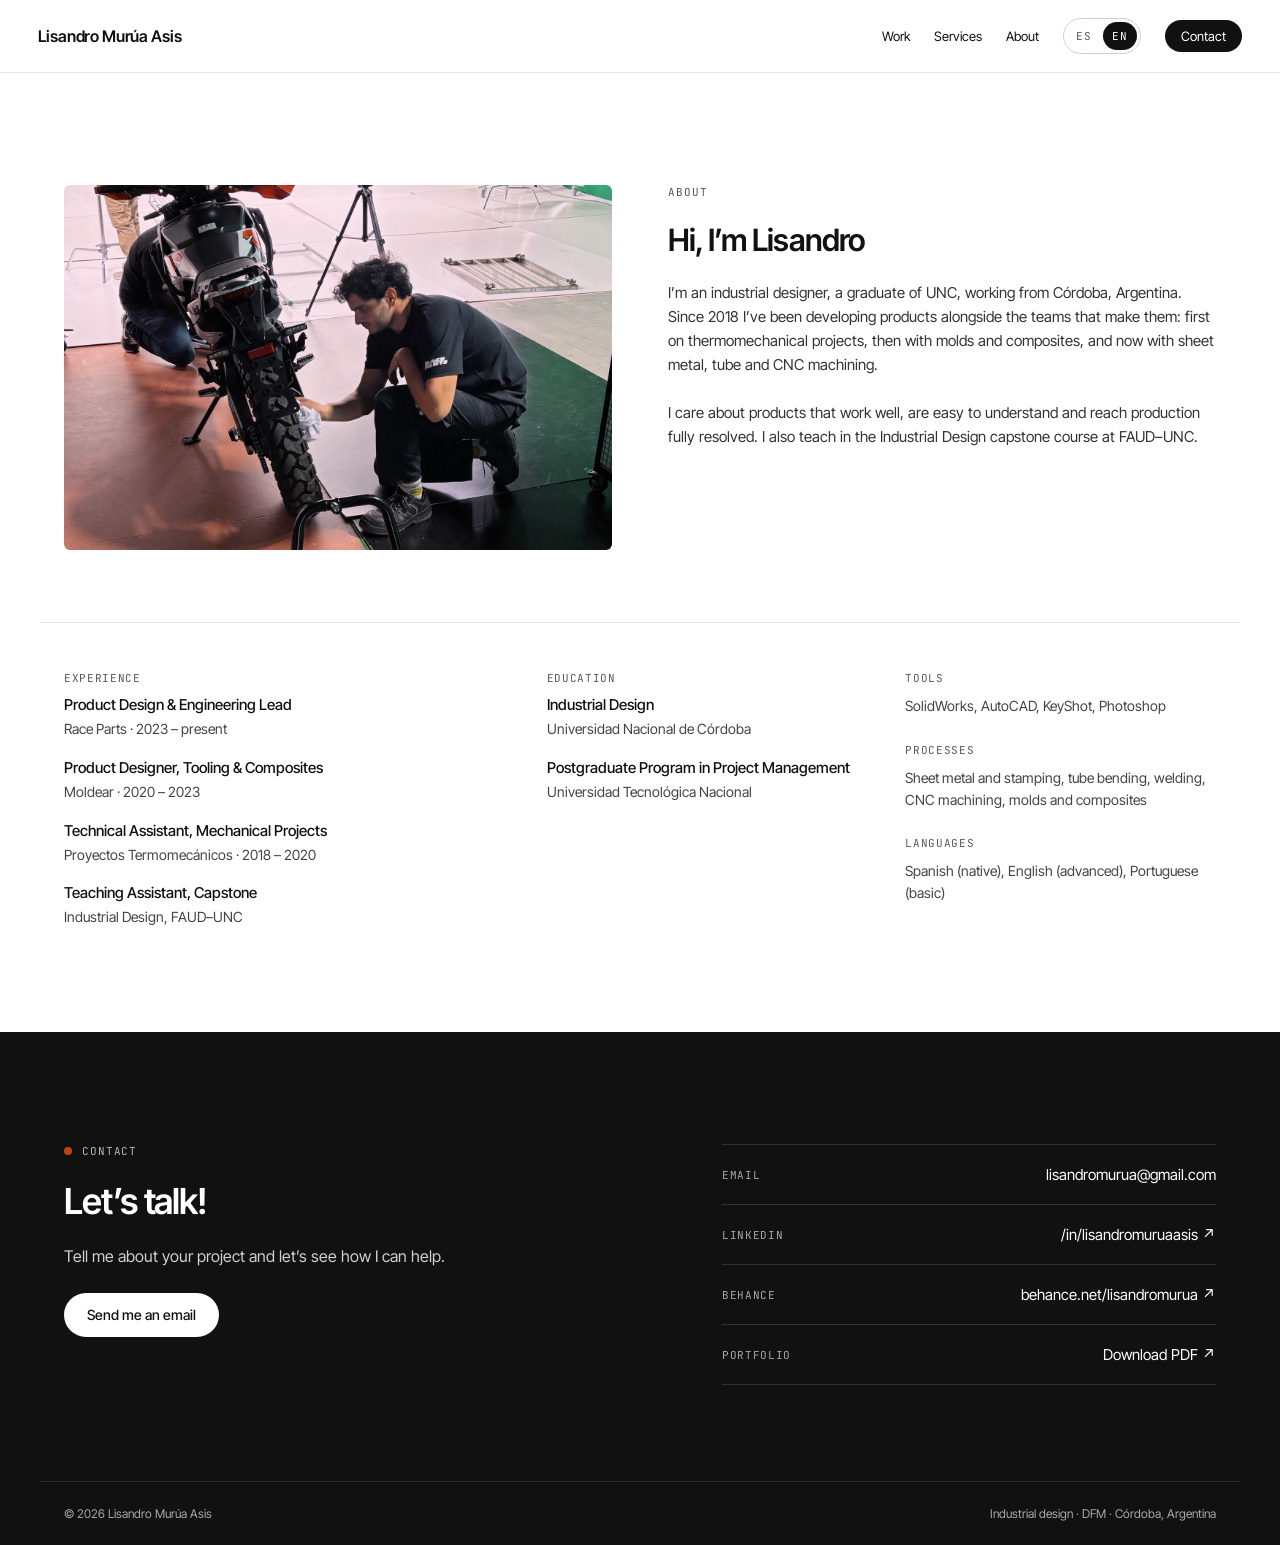
==== sobre-mi.html @ 4a26640b "Sobre mí: bio corta, experiencia, formación y herramientas Co-Authored-By: Claude Opus 5.5 <noreply@" ====
<!doctype html>
<html lang="es" data-lang="es">
<head>
<meta charset="utf-8">
<meta name="viewport" content="width=device-width, initial-scale=1">
<script>(function(){var l;try{l=localStorage.getItem('lang')}catch(e){}if(l!=='es'&&l!=='en'){l=/^es/i.test(navigator.language||'es')?'es':'en'}document.documentElement.setAttribute('data-lang',l);document.documentElement.setAttribute('lang',l)})();</script>
<title>Sobre mí — Lisandro Murúa Asis</title>
<meta name="description" content="Lisandro Murúa Asis, diseñador industrial en Córdoba, Argentina: formación, herramientas, procesos e idiomas.">
<meta property="og:title" content="Lisandro Murúa Asis — Mechanical design & DFM">
<meta property="og:description" content="Industrial designer specialized in Design for Manufacturing: mechanical product development, tooling and reverse engineering for series production.">
<meta property="og:type" content="website">
<meta property="og:image" content="https://lisandromurua.vercel.app/assets/img/skidplate.jpg">
<link rel="icon" href="assets/favicon.svg" type="image/svg+xml">
<link rel="preconnect" href="https://fonts.googleapis.com">
<link rel="preconnect" href="https://fonts.gstatic.com" crossorigin>
<link rel="stylesheet" href="https://fonts.googleapis.com/css2?family=Inter+Tight:wght@400;500;600&amp;family=JetBrains+Mono:wght@400;500&amp;display=swap">
<link rel="stylesheet" href="assets/css/styles.css">
<script defer src="assets/js/main.js"></script>
<script data-goatcounter="https://lisandromuruaweb.goatcounter.com/count" async src="//gc.zgo.at/count.js"></script>
</head>
<body
  data-title-es="Sobre mí — Lisandro Murúa Asis"
  data-title-en="About — Lisandro Murúa Asis"
  data-desc-es="Lisandro Murúa Asis, diseñador industrial en Córdoba, Argentina: formación, herramientas, procesos e idiomas."
  data-desc-en="Lisandro Murúa Asis, industrial designer based in Córdoba, Argentina: background, tools, processes and languages.">

<header class="site-header">
  <nav class="nav wrap">
    <a class="brand" href="index.html">Lisandro Murúa Asis</a>
    <div class="nav-links">
      <a href="index.html#proyectos"><span data-l="es">Proyectos</span><span data-l="en">Work</span></a>
      <a href="index.html#servicios"><span data-l="es">Servicios</span><span data-l="en">Services</span></a>
      <a href="sobre-mi.html" aria-current="page"><span data-l="es">Sobre mí</span><span data-l="en">About</span></a>
      <div class="lang" role="group" aria-label="Idioma / Language">
        <button type="button" data-set-lang="es" aria-pressed="true">ES</button>
        <button type="button" data-set-lang="en" aria-pressed="false">EN</button>
      </div>
      <a class="nav-cta" href="#contacto"><span data-l="es">Contacto</span><span data-l="en">Contact</span></a>
    </div>
  </nav>
</header>

<main>
<section id="sobre-mi" class="about-page">
  <div class="about wrap">
    <figure class="about__media" style="margin: 0">
      <img src="assets/img/about.jpg" alt="Lisandro preparando una moto para una sesión de fotos de producto" width="1500" height="1000">
    </figure>
    <div class="about__text">
      <p class="eyebrow"><span data-l="es">Sobre mí</span><span data-l="en">About</span></p>
      <h1 class="h2"><span data-l="es">Hola, soy Lisandro</span><span data-l="en">Hi, I&#8217;m Lisandro</span></h1>
      <p class="body" data-l="es">Soy diseñador industrial, egresado de la UNC, y trabajo desde Córdoba, Argentina. Desde 2018 desarrollo productos junto a los equipos que los fabrican: primero en proyectos termomecánicos, después con moldes y materiales compuestos, y hoy con chapa, tubo y mecanizado CNC.</p>
      <p class="body" data-l="en">I&#8217;m an industrial designer, a graduate of UNC, working from Córdoba, Argentina. Since 2018 I&#8217;ve been developing products alongside the teams that make them: first on thermomechanical projects, then with molds and composites, and now with sheet metal, tube and CNC machining.</p>
      <p class="body" data-l="es">Me interesa que un producto funcione bien, se entienda al usarlo y llegue resuelto a producción. También soy docente en el Trabajo Final de Diseño Industrial de la FAUD–UNC.</p>
      <p class="body" data-l="en">I care about products that work well, are easy to understand and reach production fully resolved. I also teach in the Industrial Design capstone course at FAUD–UNC.</p>
    </div>
  </div>
  <div class="cv wrap">
    <div class="cv__col">
      <h2 class="label"><span data-l="es">Experiencia</span><span data-l="en">Experience</span></h2>
      <ul class="cv__list">
        <li><strong><span data-l="es">Líder de diseño y desarrollo de producto</span><span data-l="en">Product Design &amp; Engineering Lead</span></strong><span>Race Parts · <span data-l="es">2023 – actualidad</span><span data-l="en">2023 – present</span></span></li>
        <li><strong><span data-l="es">Diseñador de producto, herramental y composites</span><span data-l="en">Product Designer, Tooling &amp; Composites</span></strong><span>Moldear · 2020 – 2023</span></li>
        <li><strong><span data-l="es">Asistente técnico en proyectos mecánicos</span><span data-l="en">Technical Assistant, Mechanical Projects</span></strong><span>Proyectos Termomecánicos · 2018 – 2020</span></li>
        <li><strong><span data-l="es">Profesor asistente, Trabajo Final</span><span data-l="en">Teaching Assistant, Capstone</span></strong><span><span data-l="es">Diseño Industrial, FAUD–UNC</span><span data-l="en">Industrial Design, FAUD–UNC</span></span></li>
      </ul>
    </div>
    <div class="cv__col">
      <h2 class="label"><span data-l="es">Formación</span><span data-l="en">Education</span></h2>
      <ul class="cv__list">
        <li><strong><span data-l="es">Diseño Industrial</span><span data-l="en">Industrial Design</span></strong><span>Universidad Nacional de Córdoba</span></li>
        <li><strong><span data-l="es">Posgrado en Gestión de Proyectos</span><span data-l="en">Postgraduate Program in Project Management</span></strong><span>Universidad Tecnológica Nacional</span></li>
      </ul>
    </div>
    <div class="cv__col">
      <h2 class="label"><span data-l="es">Herramientas</span><span data-l="en">Tools</span></h2>
      <p class="cv__p">SolidWorks, AutoCAD, KeyShot, Photoshop</p>
      <h2 class="label"><span data-l="es">Procesos</span><span data-l="en">Processes</span></h2>
      <p class="cv__p"><span data-l="es">Chapa y estampado, curvado de tubo, soldadura, mecanizado CNC, moldes y composites</span><span data-l="en">Sheet metal and stamping, tube bending, welding, CNC machining, molds and composites</span></p>
      <h2 class="label"><span data-l="es">Idiomas</span><span data-l="en">Languages</span></h2>
      <p class="cv__p"><span data-l="es">Español (nativo), inglés (avanzado), portugués (básico)</span><span data-l="en">Spanish (native), English (advanced), Portuguese (basic)</span></p>
    </div>
  </div>
</section>
</main>

<footer id="contacto" class="contact">
  <div class="contact__grid wrap">
    <div class="contact__text">
      <p class="eyebrow"><span class="dot"></span><span data-l="es">Contacto</span><span data-l="en">Contact</span></p>
      <h2 class="h1 h1--page"><span data-l="es">¡Hablemos!</span><span data-l="en">Let’s talk!</span></h2>
      <p class="lead" data-l="es">Contame tu proyecto y vemos cómo puedo sumar.</p>
      <p class="lead" data-l="en">Tell me about your project and let’s see how I can help.</p>
      <div class="btns">
        <a class="btn btn--light" href="mailto:lisandromurua@gmail.com"><span data-l="es">Escribime un mail</span><span data-l="en">Send me an email</span></a>
      </div>
    </div>
    <ul class="contact__list">
      <li><a href="mailto:lisandromurua@gmail.com"><span class="label">Email</span><span>lisandromurua@gmail.com</span></a></li>
      <li><a href="https://www.linkedin.com/in/lisandromuruaasis/" target="_blank" rel="noopener"><span class="label">LinkedIn</span><span>/in/lisandromuruaasis ↗</span></a></li>
      <li><a href="https://www.behance.net/lisandromurua" target="_blank" rel="noopener"><span class="label">Behance</span><span>behance.net/lisandromurua ↗</span></a></li>
      <li><a href="https://drive.google.com/file/d/1F3yi-hbfpCVI2KO7lImVLQE9ET7yXpvT/view?usp=sharing" target="_blank" rel="noopener"><span class="label">Portfolio</span><span><span data-l="es">Descargar PDF ↗</span><span data-l="en">Download PDF ↗</span></span></a></li>
    </ul>
  </div>
  <div class="footer wrap">
    <span>© <span id="year">2026</span> Lisandro Murúa Asis<span id="visit-count" hidden> · <strong>0</strong> <span data-l="es">visitas</span><span data-l="en">visits</span></span></span>
    <span><span data-l="es">Diseño industrial · DFM · Córdoba, Argentina</span><span data-l="en">Industrial design · DFM · Córdoba, Argentina</span></span>
  </div>
</footer>

</body>
</html>
---- assets/css/styles.css ----
/* ---------- Base ---------- */
:root {
  --ink: #111111;
  --ink-2: #444444;
  --ink-3: #333333;
  --muted: #595959;
  --line: #E6E6E4;
  --line-soft: #EEEEEC;
  --soft: #FAFAF9;
  --card: #F7F7F7;
  --accent: #C2410C;
  --sans: 'Inter Tight', system-ui, -apple-system, sans-serif;
  --mono: 'JetBrains Mono', ui-monospace, monospace;
  --radius: 6px;
}

*, *::before, *::after { box-sizing: border-box; }
html { scroll-behavior: smooth; }
body { margin: 0; background: #FFFFFF; color: var(--ink); font-family: var(--sans); -webkit-font-smoothing: antialiased; }
img { max-width: 100%; height: auto; display: block; }
a { color: var(--ink); }
a:hover { color: #555555; }
[hidden] { display: none !important; }
section[id], footer[id] { scroll-margin-top: 72px; }

/* Idiomas: cada texto existe en ES y EN; se muestra el del idioma activo */
html[data-lang="es"] [data-l="en"],
html[data-lang="en"] [data-l="es"] { display: none !important; }

.wrap { max-width: 1200px; margin: 0 auto; padding-left: 24px; padding-right: 24px; }

.eyebrow {
  font-family: var(--mono); font-size: 11px; letter-spacing: 0.08em; text-transform: uppercase;
  color: #555555; display: flex; align-items: center; gap: 10px; margin: 0;
}
.dot { width: 8px; height: 8px; border-radius: 50%; background: var(--accent); display: inline-block; flex: none; }
.label { font-family: var(--mono); font-size: 11px; letter-spacing: 0.06em; text-transform: uppercase; color: var(--muted); }
.num { font-family: var(--mono); font-size: 11px; color: var(--accent); }

h1, h2, h3 { margin: 0; font-weight: 600; }
.h1 { font-size: clamp(32px, 3.6vw, 48px); line-height: 1.06; letter-spacing: -0.03em; }
.h1--page { font-size: clamp(28px, 2.8vw, 36px); }
.h2 { font-size: clamp(24px, 2.4vw, 32px); line-height: 1.12; letter-spacing: -0.025em; }
.h3 { font-size: 17px; letter-spacing: -0.01em; }
.lead { margin: 0; font-size: 16px; line-height: 1.55; color: var(--ink-2); max-width: 560px; }
.body { margin: 0; font-size: 15px; line-height: 1.6; color: var(--ink-3); }

/* ---------- Botones ---------- */
.btns { display: flex; flex-wrap: wrap; gap: 12px; }
.btn {
  display: inline-flex; align-items: center; justify-content: center; min-height: 44px;
  text-decoration: none; padding: 0 22px; border-radius: 999px; font-size: 14px; font-weight: 500;
  border: 1px solid transparent; transition: background .15s, color .15s, border-color .15s;
}
.btn--dark { background: var(--ink); color: #FFFFFF; }
.btn--dark:hover { background: #333333; color: #FFFFFF; }
.btn--ghost { border-color: #CFCFCC; color: var(--ink); }
.btn--ghost:hover { border-color: var(--ink); color: var(--ink); }
.btn--light { background: #FFFFFF; color: var(--ink); }
.btn--light:hover { background: #E9E9E7; color: var(--ink); }
.btn--outline-dark { border-color: #5A5A5A; color: #FFFFFF; }
.btn--outline-dark:hover { border-color: #FFFFFF; color: #FFFFFF; }

/* ---------- Encabezado ---------- */
.site-header { position: sticky; top: 0; z-index: 10; background: rgba(255,255,255,0.94); backdrop-filter: saturate(1.4) blur(8px); border-bottom: 1px solid var(--line); }
.nav { display: flex; flex-wrap: wrap; align-items: center; justify-content: space-between; gap: 8px 32px; padding-top: 16px; padding-bottom: 16px; }
.site-header .wrap { max-width: none; padding-left: clamp(16px, 3vw, 56px); padding-right: clamp(16px, 3vw, 56px); }
.brand { font-weight: 600; font-size: 16px; letter-spacing: -0.01em; text-decoration: none; }
.nav-links { display: flex; flex-wrap: wrap; align-items: center; gap: 0 24px; font-size: 13px; }
.nav-links a { text-decoration: none; padding: 12px 0; }
.nav-links .nav-cta { padding: 8px 16px; background: var(--ink); color: #FFFFFF; border-radius: 999px; }
.nav-links .nav-cta:hover { background: #333333; color: #FFFFFF; }

.lang { display: inline-flex; border: 1px solid #CFCFCC; border-radius: 999px; padding: 3px; gap: 2px; }
.lang button {
  font-family: var(--mono); font-size: 11px; letter-spacing: 0.06em; min-width: 34px; min-height: 28px;
  border: 0; border-radius: 999px; background: transparent; color: var(--muted); cursor: pointer;
}
.lang button[aria-pressed="true"] { background: var(--ink); color: #FFFFFF; }

/* ---------- Home: hero ---------- */
.hero { display: flex; flex-wrap: wrap; align-items: center; gap: 48px; padding-top: 72px; padding-bottom: 72px; }
.hero__text { flex: 1 1 460px; min-width: 0; display: flex; flex-direction: column; gap: 28px; }
.hero__media { flex: 1 1 460px; min-width: 0; background: var(--card); border-radius: var(--radius); overflow: hidden; aspect-ratio: 1 / 1; max-height: 560px; position: relative; }
.hero__media img { width: 100%; height: 100%; object-fit: cover; object-position: 50% 45%; }
.tag { position: absolute; left: 16px; bottom: 16px; font-family: var(--mono); font-size: 11px; letter-spacing: 0.06em; text-transform: uppercase; background: #FFFFFF; color: var(--ink-3); padding: 8px 12px; border-radius: 4px; }

/* ---------- Secciones ---------- */
.section { padding-top: 112px; padding-bottom: 104px; display: flex; flex-direction: column; gap: 56px; }
.section--soft { background: var(--soft); border-top: 1px solid var(--line); border-bottom: 1px solid var(--line); }
.section--line { border-top: 1px solid var(--line); }
.section-head { display: flex; flex-wrap: wrap; gap: 20px 64px; align-items: flex-end; justify-content: space-between; }
.section-head__title { display: flex; flex-direction: column; gap: 16px; flex: 1 1 420px; }
.section > .section-head__title { flex: none; }
.section-head > p { margin: 0; font-size: 15px; line-height: 1.6; color: var(--ink-2); flex: 1 1 360px; max-width: 460px; }
.link-underline { font-size: 14px; font-weight: 500; text-decoration: none; padding: 12px 0; border-bottom: 1px solid var(--ink); }

/* Servicios */
.services { display: grid; grid-template-columns: repeat(4, minmax(0, 1fr)); gap: 0; background: #FFFFFF; border: 1px solid var(--line); border-radius: var(--radius); overflow: hidden; }
.service { background: #FFFFFF; padding: 32px 28px; display: flex; flex-direction: column; gap: 16px; border-left: 1px solid var(--line); border-top: 1px solid var(--line); margin: -1px 0 0 -1px; }
@media (max-width: 1000px) { .services { grid-template-columns: repeat(2, minmax(0, 1fr)); } }
@media (max-width: 600px) { .services { grid-template-columns: minmax(0, 1fr); } }
.service p { margin: 0; font-size: 14px; line-height: 1.6; color: var(--ink-2); }
.service__out { margin-top: auto; padding-top: 12px; border-top: 1px solid var(--line-soft); font-family: var(--mono); font-size: 11px; line-height: 1.8; color: var(--muted); }

/* Proyectos */
.projects { display: grid; grid-template-columns: repeat(auto-fill, minmax(300px, 1fr)); gap: 24px; }
.project { position: relative; text-decoration: none; color: var(--ink); display: block; border-radius: var(--radius); overflow: hidden; }
.project:hover { color: var(--ink); }
.project__img { background: var(--card); border: 1px solid #ECECEA; border-radius: var(--radius); aspect-ratio: 4 / 3; overflow: hidden; }
.project__img img { width: 100%; height: 100%; object-fit: contain; transition: transform .35s ease; }
.project__img img.cover { object-fit: cover; }
.project:hover .project__img img { transform: scale(1.03); }
.project__body { position: absolute; inset: 0; display: flex; flex-direction: column; justify-content: flex-end; gap: 6px; padding: 22px 24px; background: linear-gradient(to top, rgba(17,17,17,.78) 0%, rgba(17,17,17,.35) 45%, rgba(17,17,17,0) 75%); color: #FFFFFF; opacity: 0; transition: opacity .25s ease; pointer-events: none; border-radius: var(--radius); }
.project__body .label { color: rgba(255,255,255,.72); }
.project__body .h3 { color: #FFFFFF; }
.project:hover .project__body, .project:focus-visible .project__body { opacity: 1; }
@media (hover: none) {
  .project__body { position: static; opacity: 1; background: none; color: var(--ink); padding: 14px 2px 0; gap: 4px; }
  .project__body .label { color: var(--muted); }
  .project__body .h3 { color: var(--ink); }
}
.projects-more { display: none; }
.projects-wrap.is-clamped .projects { overflow: hidden; max-height: var(--clamp-h); -webkit-mask-image: linear-gradient(to bottom, #000 calc(100% - var(--fade-h)), transparent); mask-image: linear-gradient(to bottom, #000 calc(100% - var(--fade-h)), transparent); }
.projects-wrap.is-clamped .projects-more { display: flex; justify-content: center; margin-top: -24px; position: relative; }

/* Proceso */
.steps { list-style: none; margin: 0; padding: 0; display: grid; grid-template-columns: repeat(auto-fit, minmax(230px, 1fr)); gap: 32px 28px; }
.steps li { display: flex; flex-direction: column; gap: 12px; border-top: 2px solid var(--ink); padding-top: 20px; }
.steps h3 { font-size: 16px; }
.process { display: flex; flex-direction: column; gap: 24px; margin-top: 24px; }
.working { margin-top: 8px; }
.steps p { margin: 0; font-size: 14px; line-height: 1.6; color: var(--ink-2); }

/* Cifras */
.stats { display: grid; grid-template-columns: repeat(auto-fit, minmax(280px, 1fr)); gap: 40px 28px; padding-top: 72px; padding-bottom: 72px; }
.stat { display: flex; flex-direction: column; gap: 10px; }
.stat__n { font-size: clamp(48px, 5vw, 72px); line-height: 0.95; font-weight: 600; letter-spacing: -0.045em; }
.stat__n span { color: var(--accent); }
.stat__t { font-size: 15px; color: var(--ink-2); }

/* Sobre mí */
.about { display: flex; flex-wrap: wrap; gap: 56px; align-items: flex-start; padding-top: 112px; padding-bottom: 104px; }
.about__media { flex: 1 1 440px; min-width: 0; border-radius: var(--radius); overflow: hidden; background: var(--card); }
.about-page .about { padding-bottom: 72px; }
.cv { display: grid; grid-template-columns: 1.4fr 1fr 1fr; gap: 40px 48px; padding-top: 48px; padding-bottom: 104px; border-top: 1px solid var(--line); }
.cv__col { display: flex; flex-direction: column; gap: 14px; }
.cv__col .label { margin: 0; font-weight: 400; }
.cv__col .label + .cv__list, .cv__col .label + .cv__p { margin-top: -4px; }
.cv__col .cv__p + .label { margin-top: 12px; }
.cv__list { list-style: none; margin: 0; padding: 0; display: flex; flex-direction: column; gap: 18px; }
.cv__list li { display: flex; flex-direction: column; gap: 4px; }
.cv__list strong { font-weight: 500; font-size: 15px; }
.cv__list li > span, .cv__p { font-size: 14px; line-height: 1.55; color: var(--ink-2); margin: 0; }
@media (max-width: 900px) { .cv { grid-template-columns: 1fr; } }
.about__media img { width: 100%; aspect-ratio: 3 / 2; object-fit: cover; }
.about__media figcaption { padding: 12px 16px; font-family: var(--mono); font-size: 11px; letter-spacing: 0.04em; color: var(--muted); }
.about__text { flex: 1 1 440px; min-width: 0; display: flex; flex-direction: column; gap: 24px; }
.facts { margin: 8px 0 0; display: grid; grid-template-columns: repeat(auto-fit, minmax(200px, 1fr)); gap: 20px 32px; border-top: 1px solid var(--line); padding-top: 24px; }
.facts div { display: flex; flex-direction: column; gap: 6px; }
.facts dd { margin: 0; font-size: 14px; line-height: 1.5; }

/* Contacto */
.contact { background: var(--ink); color: #FFFFFF; }
.contact a { color: #FFFFFF; }
.contact a.btn--light { color: var(--ink); }
.contact__grid { display: flex; flex-wrap: wrap; gap: 56px 64px; align-items: flex-start; justify-content: space-between; padding-top: 112px; padding-bottom: 96px; }
.contact__text { flex: 1 1 460px; min-width: 0; display: flex; flex-direction: column; gap: 24px; }
.contact .eyebrow { color: #B5B5B5; }
.contact .lead { color: #CFCFCF; }
.contact__list { flex: 1 1 360px; min-width: 0; list-style: none; margin: 0; padding: 0; border-top: 1px solid #333333; }
.contact__list li { border-bottom: 1px solid #333333; }
.contact__list a { display: flex; justify-content: space-between; gap: 16px; padding: 20px 0; text-decoration: none; }
.contact__list a:hover span:last-child { text-decoration: underline; }
.contact__list .label { color: #A8A8A8; padding-top: 3px; }
.contact__list span:last-child { font-size: 15px; text-align: right; overflow-wrap: anywhere; }

.footer { display: flex; flex-wrap: wrap; justify-content: space-between; gap: 8px 24px; padding-top: 24px; padding-bottom: 24px; border-top: 1px solid #2A2A2A; font-size: 12px; color: #A8A8A8; }
.footer strong { color: #FFFFFF; font-weight: 500; }

/* ---------- Página de proyecto ---------- */
.back { display: inline-flex; align-items: center; gap: 8px; min-height: 44px; font-size: 13px; text-decoration: none; color: var(--muted); }
.back:hover { color: var(--ink); }

.case-head { display: flex; flex-direction: column; gap: 28px; padding-top: 40px; padding-bottom: 48px; }
.case-head .lead { max-width: 720px; }
.meta { margin: 8px 0 0; display: grid; grid-template-columns: repeat(auto-fit, minmax(180px, 1fr)); gap: 20px 32px; border-top: 1px solid var(--line); padding-top: 24px; }
.meta div { display: flex; flex-direction: column; gap: 6px; }
.meta dd { margin: 0; font-size: 14px; line-height: 1.5; }

.case-hero { background: var(--card); border-radius: var(--radius); overflow: hidden; }
.case-hero img { width: 100%; max-height: 720px; object-fit: cover; }

.case-section { display: grid; grid-template-columns: repeat(auto-fit, minmax(300px, 1fr)); gap: 32px 56px; padding-top: 96px; }
.case-section__text { display: flex; flex-direction: column; gap: 16px; align-self: start; }
.case-section__text .h2 { font-size: clamp(22px, 2vw, 26px); }
.case-section__media { grid-column: 1 / -1; display: flex; flex-direction: column; gap: 20px; }

.fig { margin: 0; display: flex; flex-direction: column; gap: 10px; }
.fig img { width: 100%; border-radius: var(--radius); background: var(--card); }
.fig figcaption { font-size: 13px; line-height: 1.55; color: var(--muted); max-width: 720px; }
.fig--card img { border: 1px solid #ECECEA; }

.row { display: grid; gap: 16px; }
.row--onsite { grid-template-columns: minmax(0, 1.25fr) minmax(0, 2fr); }
.row--prod { grid-template-columns: minmax(0, 3fr) minmax(0, 1.2fr); }
.row--prod > img { height: 100%; object-fit: cover; border-radius: var(--radius); background: var(--card); }
.row--4 { grid-template-columns: repeat(4, minmax(0, 1fr)); }
.row--3 { grid-template-columns: repeat(3, minmax(0, 1fr)); }
.row--2 { grid-template-columns: repeat(2, minmax(0, 1fr)); }
.row--interface { grid-template-columns: minmax(0, 1fr) minmax(0, 2.5fr); align-items: center; background: var(--card); border: 1px solid #ECECEA; border-radius: var(--radius); padding: 20px; }
.row--interface img { background: transparent; border-radius: 0; }
.row img.tall { aspect-ratio: 4 / 7; object-fit: cover; height: 100%; }
.row--onsite > img { height: 100%; object-fit: cover; border-radius: var(--radius); }

.callout { display: flex; flex-wrap: wrap; align-items: baseline; gap: 8px 20px; border-top: 2px solid var(--ink); padding-top: 20px; }
.callout strong { font-size: clamp(22px, 2.2vw, 30px); font-weight: 600; letter-spacing: -0.03em; }

.callout p { margin: 0; font-size: 14px; color: var(--ink-2); flex: 1 1 260px; }

.next { margin-top: 112px; border-top: 1px solid var(--line); }
.next a { display: flex; flex-wrap: wrap; justify-content: space-between; align-items: center; gap: 16px; padding-top: 48px; padding-bottom: 56px; text-decoration: none; }
.next .h2 { font-size: clamp(22px, 2.4vw, 30px); }
.next a:hover .h2 { text-decoration: underline; text-decoration-thickness: 2px; text-underline-offset: 6px; }

@media (max-width: 720px) {
  .row--onsite, .row--interface, .row--prod { grid-template-columns: minmax(0, 1fr); }
  .row--prod > img { max-height: 520px; object-fit: contain; }
  .row--4 { grid-template-columns: repeat(2, minmax(0, 1fr)); }
  .row--3 { grid-template-columns: repeat(3, minmax(0, 1fr)); gap: 8px; }
  .row--2 { grid-template-columns: minmax(0, 1fr); }
  .case-section { padding-top: 72px; }
  .section, .about { padding-top: 80px; padding-bottom: 80px; }
  .contact__grid { padding-top: 80px; }
}

/* ---------- Caso v2: imagen protagonista (estilo RAAK / n-others) ---------- */
.cs-hero { margin: 8px 0 0; }
.cs-hero img { width: 100%; height: auto; }

.cs-intro { display: grid; grid-template-columns: repeat(auto-fit, minmax(320px, 1fr)); gap: 32px 64px; padding-top: 56px; padding-bottom: 24px; border-bottom: 1px solid var(--line); }
.cs-intro__text { display: flex; flex-direction: column; gap: 24px; }
.cs-intro .meta { margin: 0; border-top: 0; padding-top: 0; grid-template-columns: repeat(2, minmax(0, 1fr)); align-content: start; }

.cs-block { padding-top: 88px; display: flex; flex-direction: column; gap: 24px; }
.cs-block__head { display: grid; grid-template-columns: repeat(auto-fit, minmax(300px, 1fr)); gap: 16px 64px; align-items: start; }
.cs-block__title { display: flex; flex-direction: column; gap: 12px; }
.cs-block__title .h2 { font-size: clamp(22px, 2vw, 26px); }
.cs-block__head .body { max-width: 560px; }

.g { display: grid; gap: 12px; align-items: start; }
.tile { margin: 0; display: flex; flex-direction: column; gap: 10px; }
.tile img, .tile video { width: 100%; height: auto; display: block; border-radius: 4px; }
.tile--white img, .tile--white video { background: #FFFFFF; }
.tile--frame img, .tile--frame video { border: 1px solid var(--line-soft); }
.tile figcaption { font-family: var(--mono); font-size: 11px; letter-spacing: 0.02em; line-height: 1.5; color: var(--muted); }
.tile--narrow { max-width: 960px; margin-inline: auto; width: 100%; }

.cs-close { margin: 104px 0 0; }
.cs-close img { width: 100%; height: auto; border-radius: 4px; }
.cs-close figcaption { margin-top: 10px; font-family: var(--mono); font-size: 11px; color: var(--muted); }

@media (max-width: 720px) {
  .g { grid-template-columns: minmax(0, 1fr) !important; }
  .cs-block { padding-top: 72px; }
  .cs-close { margin-top: 72px; }
  .cs-intro .meta { grid-template-columns: minmax(0, 1fr); }
}
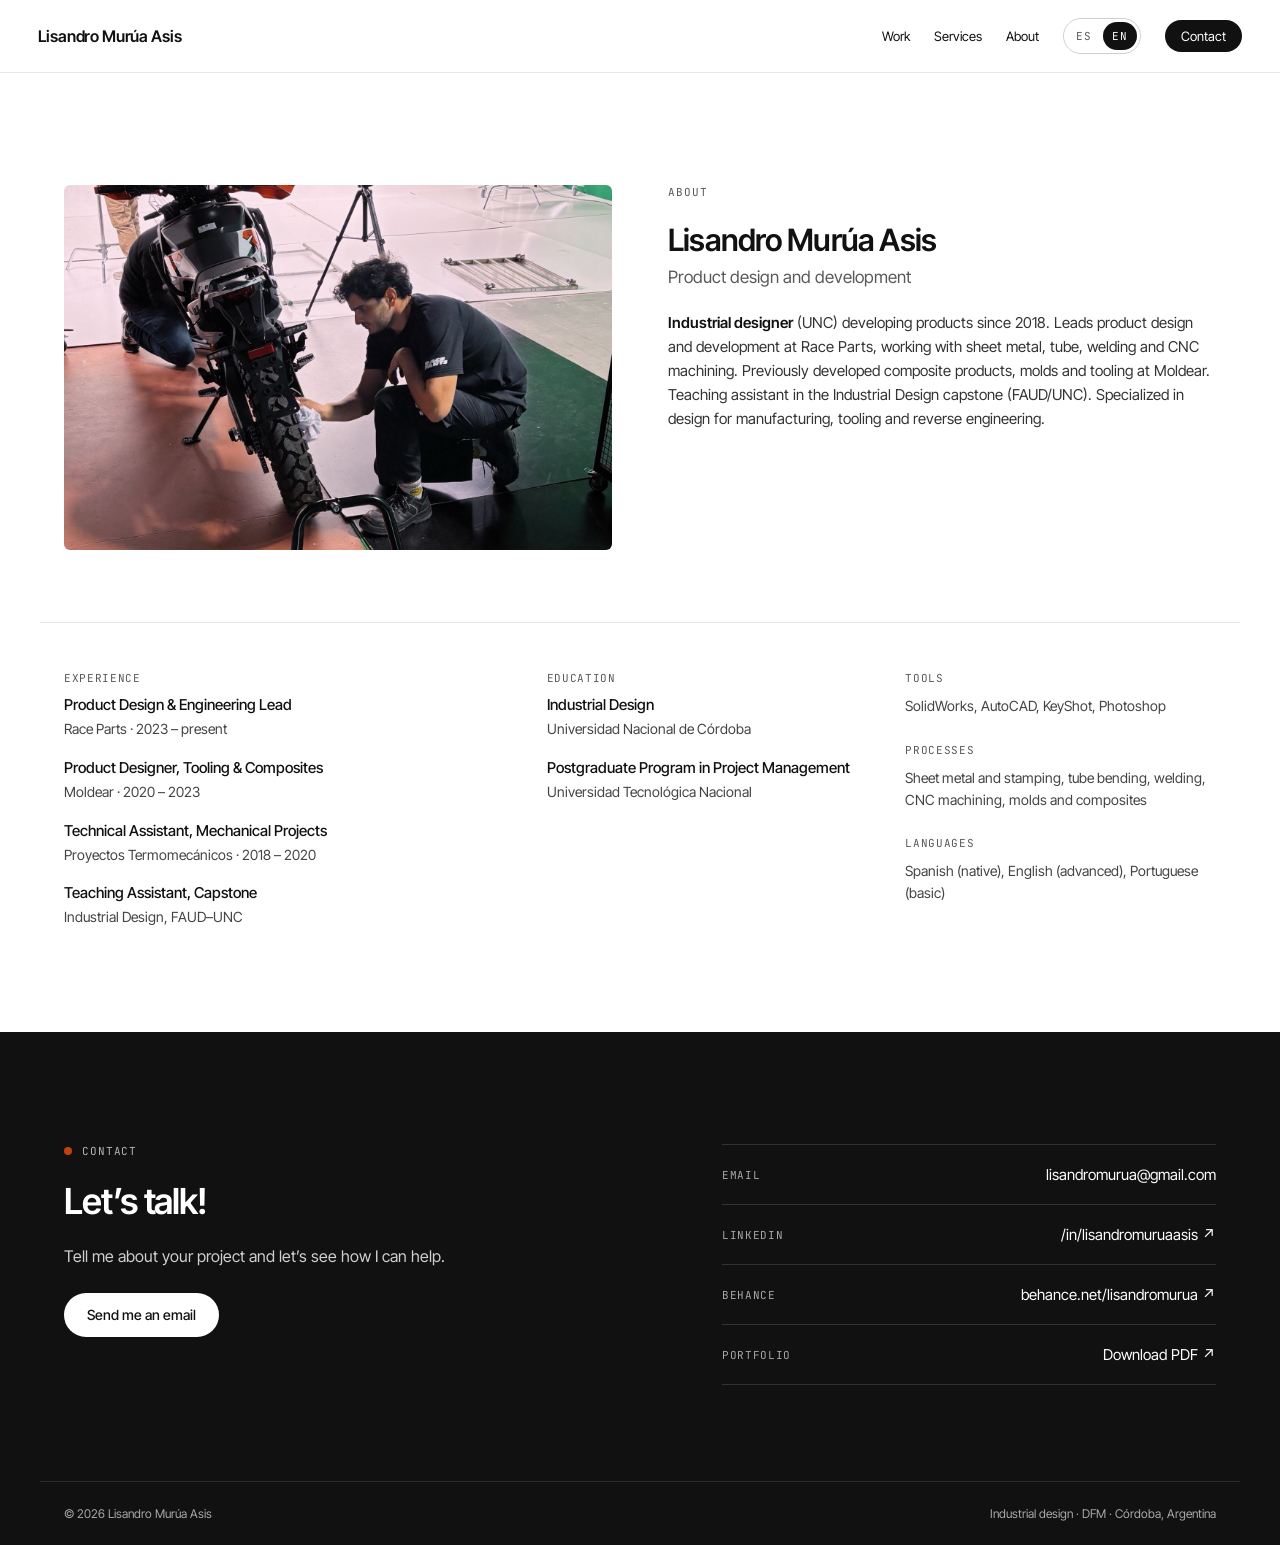
==== commit e3eb5230: "Sobre mí: presentación en tercera persona al estilo ficha Co-Authored-By: Claude Opus 5.5 <noreply@a" ====
--- a/sobre-mi.html
+++ b/sobre-mi.html
@@ -48,11 +48,10 @@
     </figure>
     <div class="about__text">
       <p class="eyebrow"><span data-l="es">Sobre mí</span><span data-l="en">About</span></p>
-      <h1 class="h2"><span data-l="es">Hola, soy Lisandro</span><span data-l="en">Hi, I&#8217;m Lisandro</span></h1>
-      <p class="body" data-l="es">Soy diseñador industrial, egresado de la UNC, y trabajo desde Córdoba, Argentina. Desde 2018 desarrollo productos junto a los equipos que los fabrican: primero en proyectos termomecánicos, después con moldes y materiales compuestos, y hoy con chapa, tubo y mecanizado CNC.</p>
-      <p class="body" data-l="en">I&#8217;m an industrial designer, a graduate of UNC, working from Córdoba, Argentina. Since 2018 I&#8217;ve been developing products alongside the teams that make them: first on thermomechanical projects, then with molds and composites, and now with sheet metal, tube and CNC machining.</p>
-      <p class="body" data-l="es">Me interesa que un producto funcione bien, se entienda al usarlo y llegue resuelto a producción. También soy docente en el Trabajo Final de Diseño Industrial de la FAUD–UNC.</p>
-      <p class="body" data-l="en">I care about products that work well, are easy to understand and reach production fully resolved. I also teach in the Industrial Design capstone course at FAUD–UNC.</p>
+      <h1 class="h2">Lisandro Murúa Asis</h1>
+      <p class="about__role"><span data-l="es">Diseño y desarrollo de producto</span><span data-l="en">Product design and development</span></p>
+      <p class="body" data-l="es"><strong>Diseñador industrial</strong> (UNC) con experiencia en desarrollo de producto desde 2018. Lidera el diseño y desarrollo de producto en Race Parts, donde trabaja con chapa, tubo, soldadura y mecanizado CNC. Antes desarrolló productos, moldes y herramental en materiales compuestos en Moldear. Docente en el Trabajo Final de Diseño Industrial (FAUD/UNC). Especialista en diseño para fabricación, herramental e ingeniería inversa.</p>
+      <p class="body" data-l="en"><strong>Industrial designer</strong> (UNC) developing products since 2018. Leads product design and development at Race Parts, working with sheet metal, tube, welding and CNC machining. Previously developed composite products, molds and tooling at Moldear. Teaching assistant in the Industrial Design capstone (FAUD/UNC). Specialized in design for manufacturing, tooling and reverse engineering.</p>
     </div>
   </div>
   <div class="cv wrap">
--- a/assets/css/styles.css
+++ b/assets/css/styles.css
@@ -142,6 +142,8 @@
 /* Sobre mí */
 .about { display: flex; flex-wrap: wrap; gap: 56px; align-items: flex-start; padding-top: 112px; padding-bottom: 104px; }
 .about__media { flex: 1 1 440px; min-width: 0; border-radius: var(--radius); overflow: hidden; background: var(--card); }
+.about__role { margin: -14px 0 0; font-size: 17px; color: var(--muted); }
+.about__text .body strong { font-weight: 600; color: var(--ink); }
 .about-page .about { padding-bottom: 72px; }
 .cv { display: grid; grid-template-columns: 1.4fr 1fr 1fr; gap: 40px 48px; padding-top: 48px; padding-bottom: 104px; border-top: 1px solid var(--line); }
 .cv__col { display: flex; flex-direction: column; gap: 14px; }
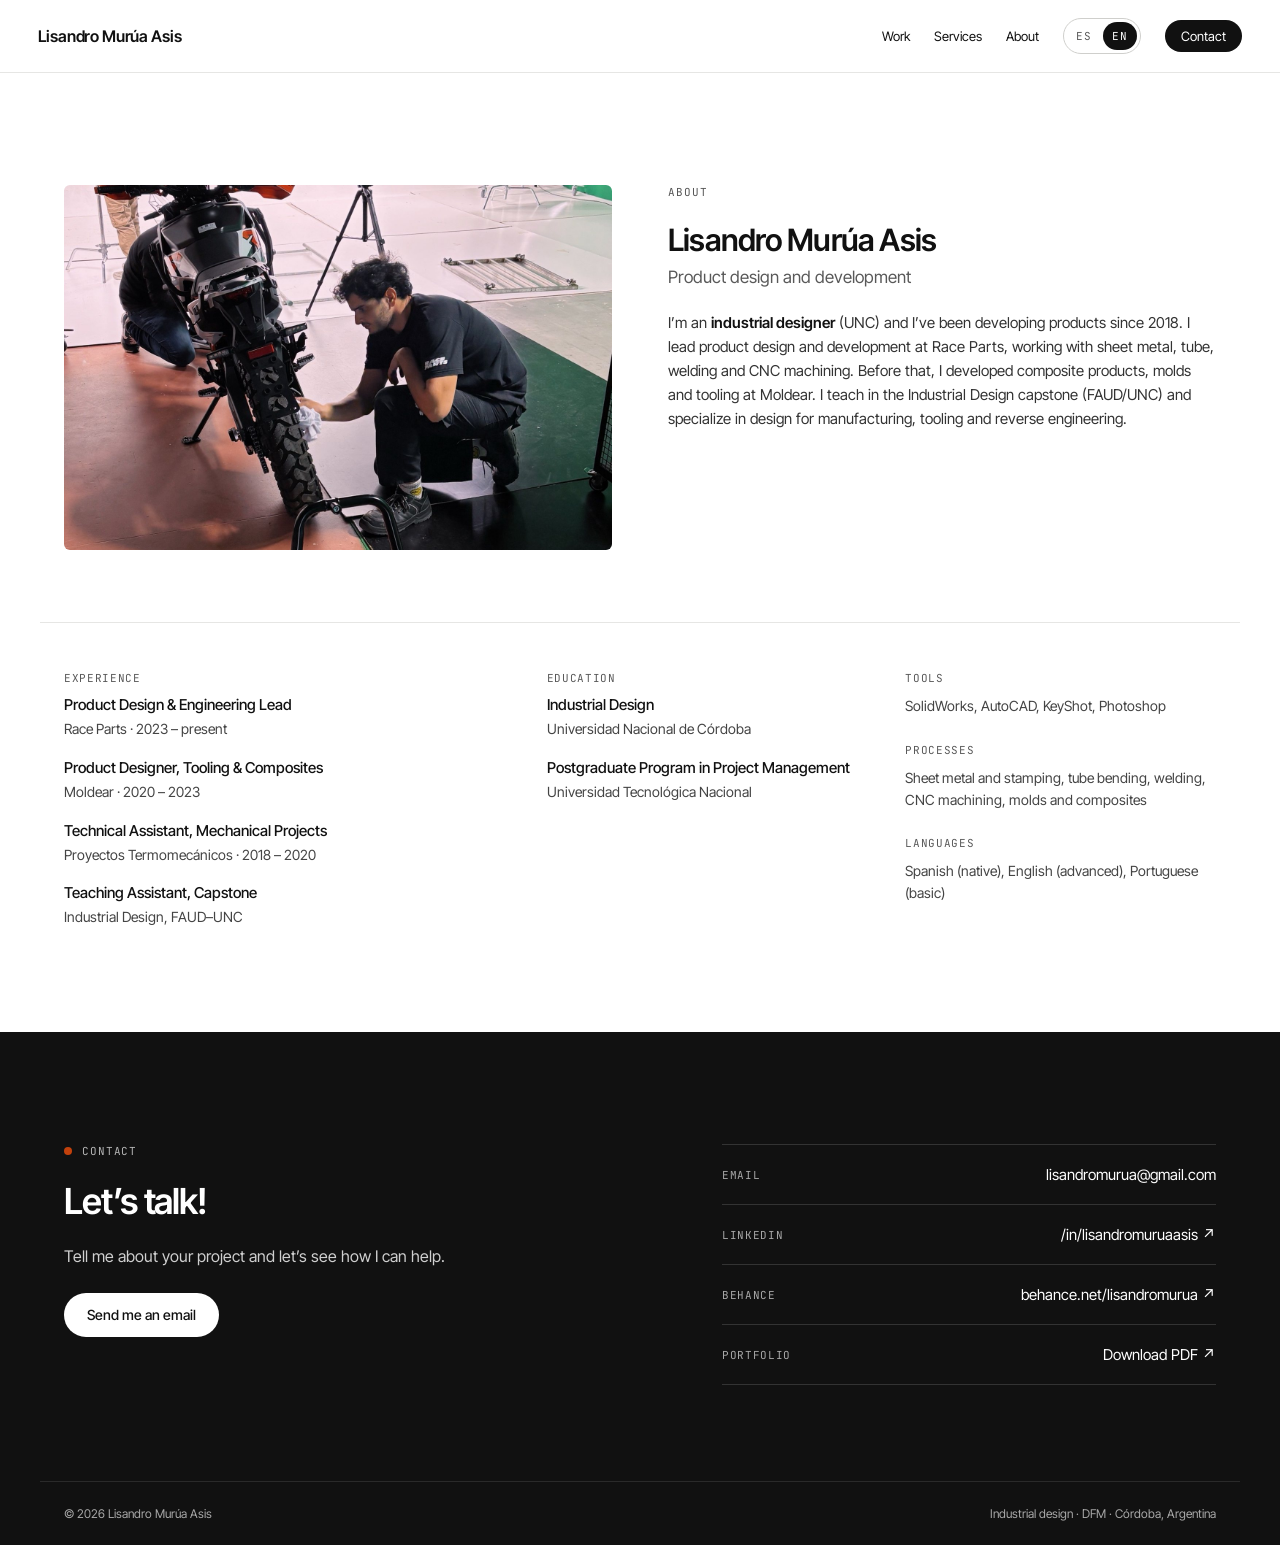
==== commit 66ee63ef: "Sobre mí: presentación en primera persona Co-Authored-By: Claude Opus 5.5 <noreply@anthropic.com> Cl" ====
--- a/sobre-mi.html
+++ b/sobre-mi.html
@@ -50,8 +50,8 @@
       <p class="eyebrow"><span data-l="es">Sobre mí</span><span data-l="en">About</span></p>
       <h1 class="h2">Lisandro Murúa Asis</h1>
       <p class="about__role"><span data-l="es">Diseño y desarrollo de producto</span><span data-l="en">Product design and development</span></p>
-      <p class="body" data-l="es"><strong>Diseñador industrial</strong> (UNC) con experiencia en desarrollo de producto desde 2018. Lidera el diseño y desarrollo de producto en Race Parts, donde trabaja con chapa, tubo, soldadura y mecanizado CNC. Antes desarrolló productos, moldes y herramental en materiales compuestos en Moldear. Docente en el Trabajo Final de Diseño Industrial (FAUD/UNC). Especialista en diseño para fabricación, herramental e ingeniería inversa.</p>
-      <p class="body" data-l="en"><strong>Industrial designer</strong> (UNC) developing products since 2018. Leads product design and development at Race Parts, working with sheet metal, tube, welding and CNC machining. Previously developed composite products, molds and tooling at Moldear. Teaching assistant in the Industrial Design capstone (FAUD/UNC). Specialized in design for manufacturing, tooling and reverse engineering.</p>
+      <p class="body" data-l="es">Soy <strong>diseñador industrial</strong> (UNC) y desarrollo productos desde 2018. Lidero el diseño y desarrollo de producto en Race Parts, donde trabajo con chapa, tubo, soldadura y mecanizado CNC. Antes desarrollé productos, moldes y herramental en materiales compuestos en Moldear. Soy docente en el Trabajo Final de Diseño Industrial (FAUD/UNC) y me especializo en diseño para fabricación, herramental e ingeniería inversa.</p>
+      <p class="body" data-l="en">I&#8217;m an <strong>industrial designer</strong> (UNC) and I&#8217;ve been developing products since 2018. I lead product design and development at Race Parts, working with sheet metal, tube, welding and CNC machining. Before that, I developed composite products, molds and tooling at Moldear. I teach in the Industrial Design capstone (FAUD/UNC) and specialize in design for manufacturing, tooling and reverse engineering.</p>
     </div>
   </div>
   <div class="cv wrap">
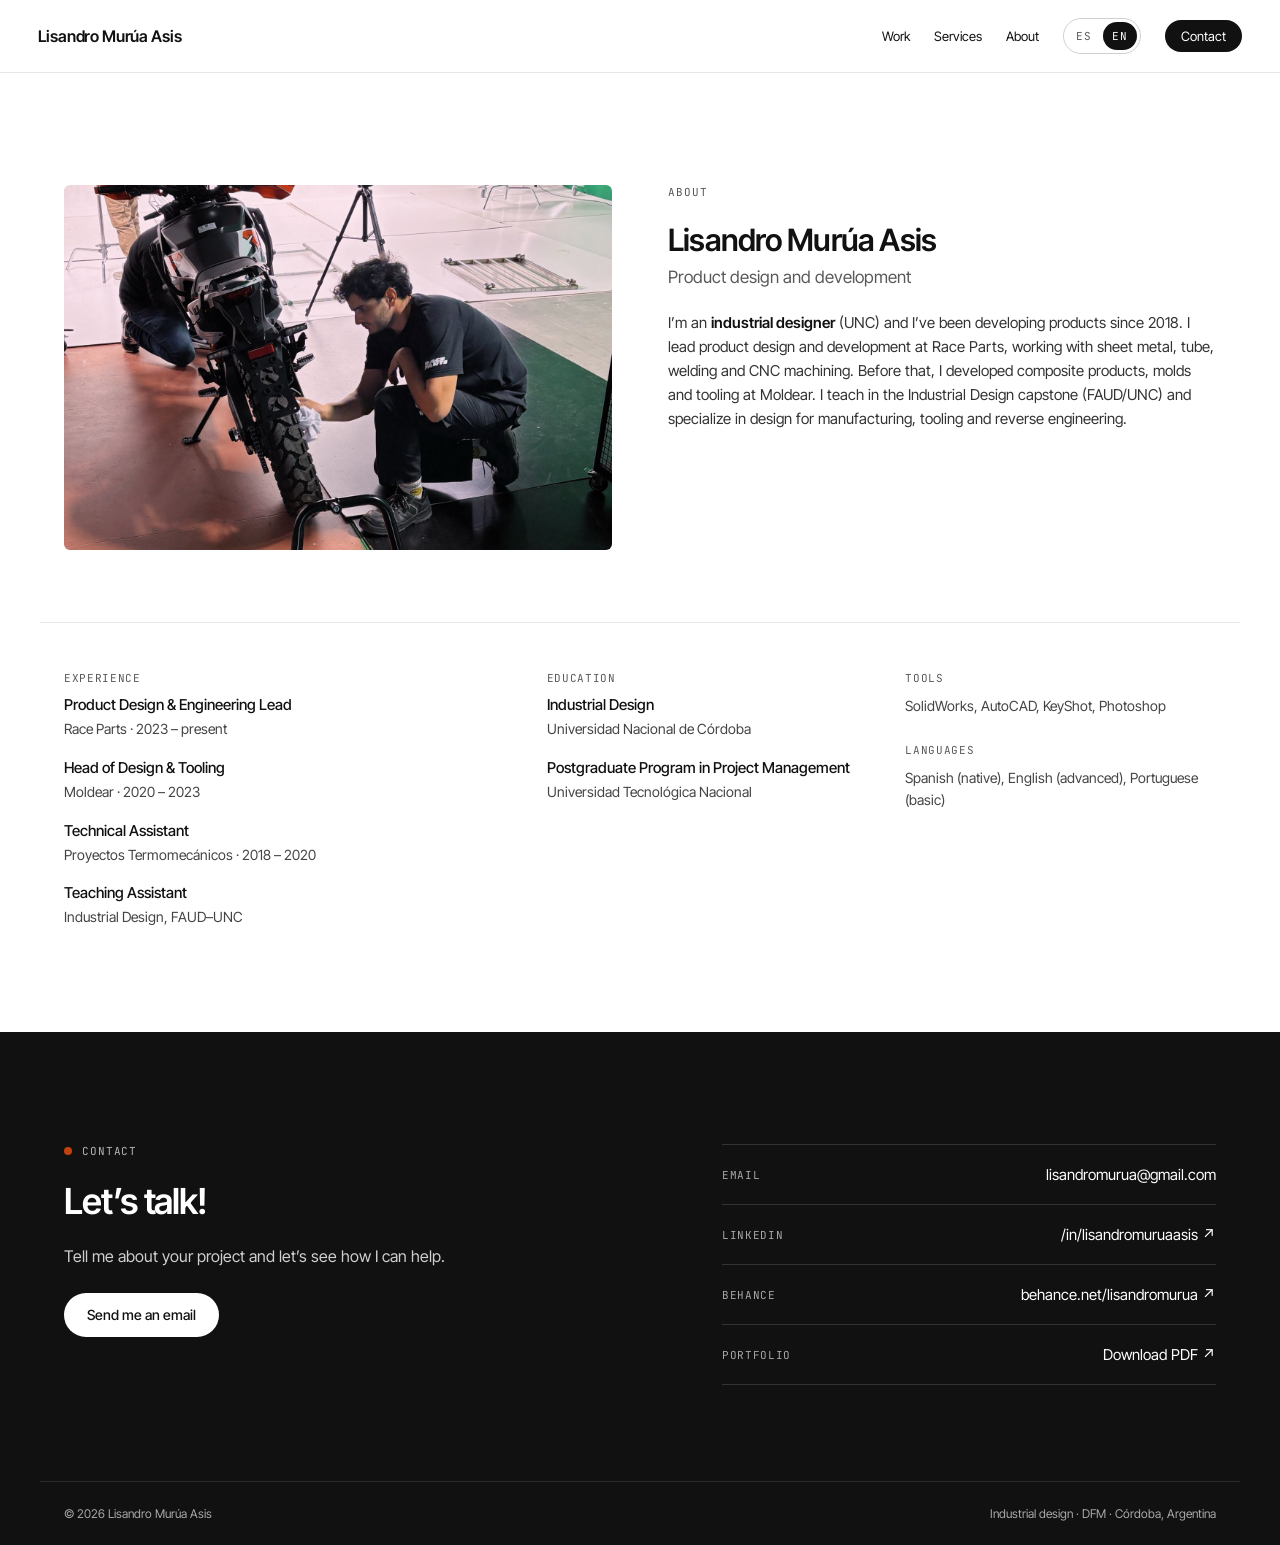
==== commit 3b734584: "Sobre mí: cargos ajustados y sin procesos Co-Authored-By: Claude Opus 5.5 <noreply@anthropic.com> Cl" ====
--- a/sobre-mi.html
+++ b/sobre-mi.html
@@ -59,9 +59,9 @@
       <h2 class="label"><span data-l="es">Experiencia</span><span data-l="en">Experience</span></h2>
       <ul class="cv__list">
         <li><strong><span data-l="es">Líder de diseño y desarrollo de producto</span><span data-l="en">Product Design &amp; Engineering Lead</span></strong><span>Race Parts · <span data-l="es">2023 – actualidad</span><span data-l="en">2023 – present</span></span></li>
-        <li><strong><span data-l="es">Diseñador de producto, herramental y composites</span><span data-l="en">Product Designer, Tooling &amp; Composites</span></strong><span>Moldear · 2020 – 2023</span></li>
-        <li><strong><span data-l="es">Asistente técnico en proyectos mecánicos</span><span data-l="en">Technical Assistant, Mechanical Projects</span></strong><span>Proyectos Termomecánicos · 2018 – 2020</span></li>
-        <li><strong><span data-l="es">Profesor asistente, Trabajo Final</span><span data-l="en">Teaching Assistant, Capstone</span></strong><span><span data-l="es">Diseño Industrial, FAUD–UNC</span><span data-l="en">Industrial Design, FAUD–UNC</span></span></li>
+        <li><strong><span data-l="es">Responsable de diseño y matricería</span><span data-l="en">Head of Design &amp; Tooling</span></strong><span>Moldear · 2020 – 2023</span></li>
+        <li><strong><span data-l="es">Asistente técnico</span><span data-l="en">Technical Assistant</span></strong><span>Proyectos Termomecánicos · 2018 – 2020</span></li>
+        <li><strong><span data-l="es">Profesor asistente</span><span data-l="en">Teaching Assistant</span></strong><span><span data-l="es">Diseño Industrial, FAUD–UNC</span><span data-l="en">Industrial Design, FAUD–UNC</span></span></li>
       </ul>
     </div>
     <div class="cv__col">
@@ -74,8 +74,6 @@
     <div class="cv__col">
       <h2 class="label"><span data-l="es">Herramientas</span><span data-l="en">Tools</span></h2>
       <p class="cv__p">SolidWorks, AutoCAD, KeyShot, Photoshop</p>
-      <h2 class="label"><span data-l="es">Procesos</span><span data-l="en">Processes</span></h2>
-      <p class="cv__p"><span data-l="es">Chapa y estampado, curvado de tubo, soldadura, mecanizado CNC, moldes y composites</span><span data-l="en">Sheet metal and stamping, tube bending, welding, CNC machining, molds and composites</span></p>
       <h2 class="label"><span data-l="es">Idiomas</span><span data-l="en">Languages</span></h2>
       <p class="cv__p"><span data-l="es">Español (nativo), inglés (avanzado), portugués (básico)</span><span data-l="en">Spanish (native), English (advanced), Portuguese (basic)</span></p>
     </div>
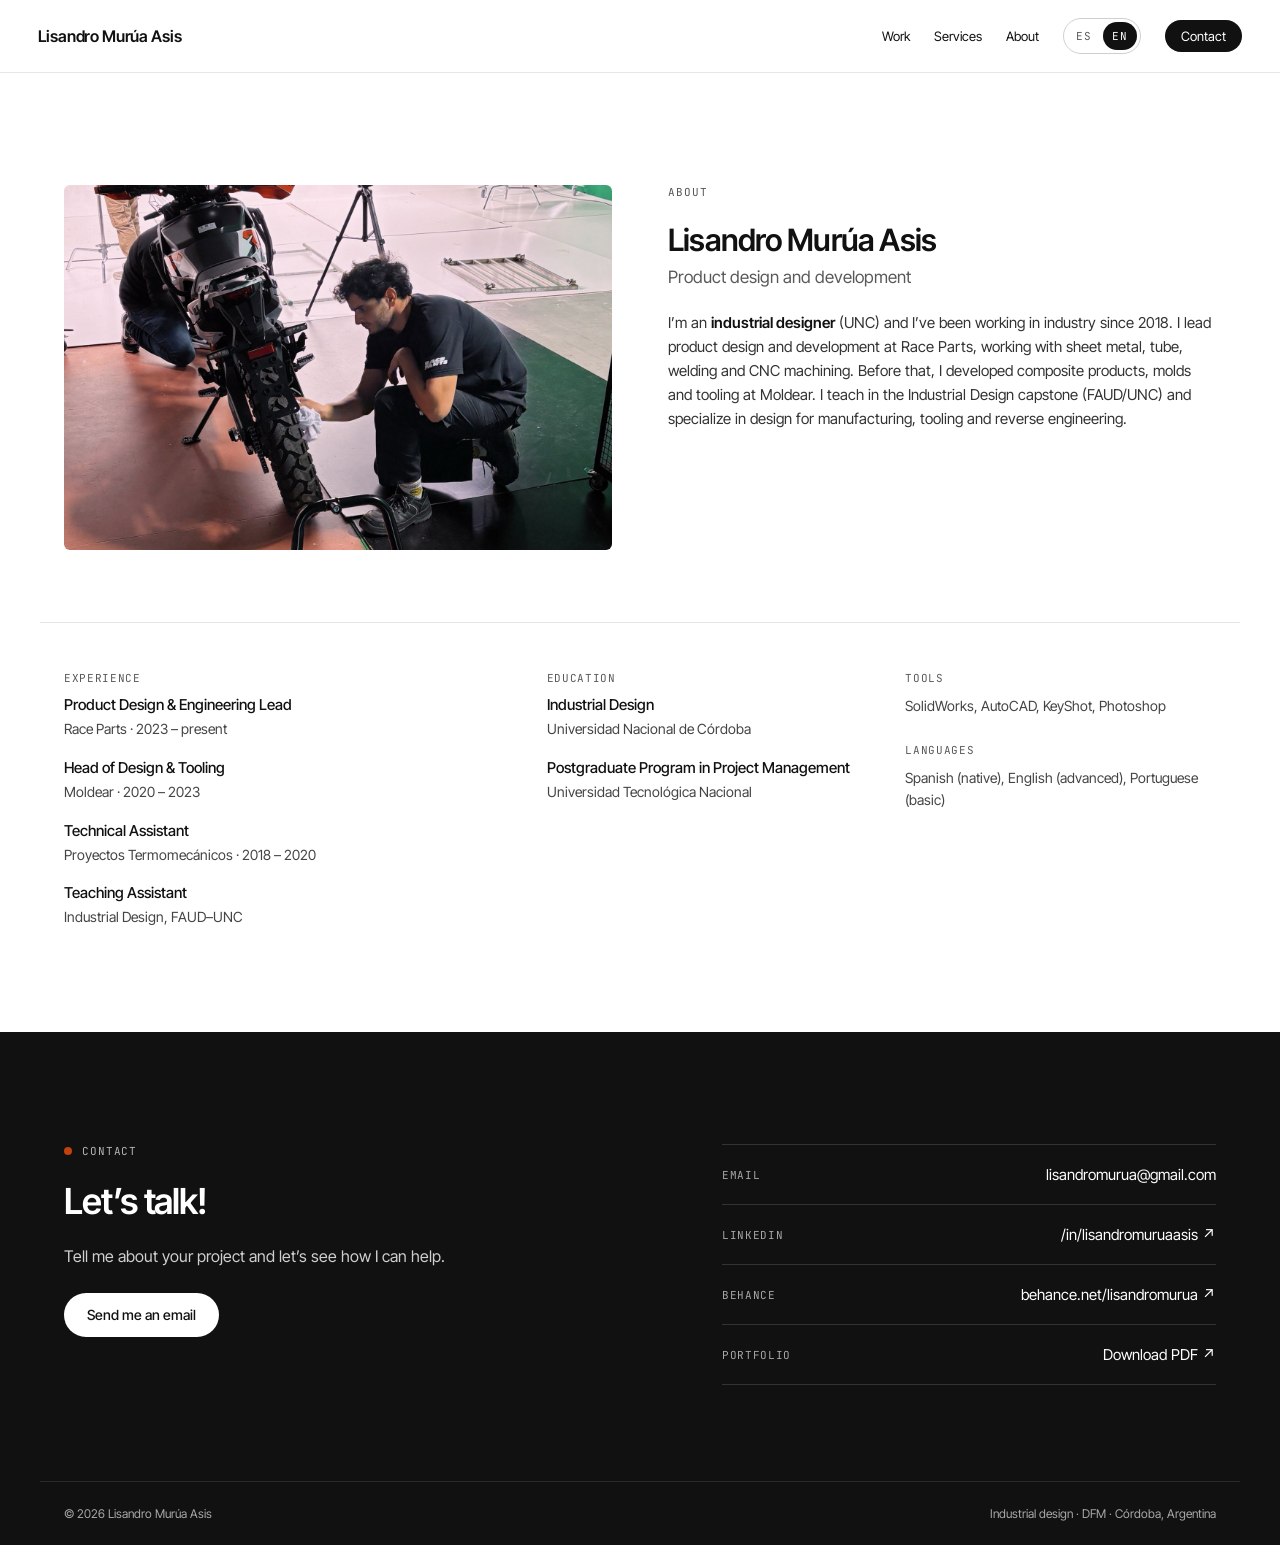
==== commit 802f595f: "Sobre mí: en la industria desde 2018 Co-Authored-By: Claude Opus 5.5 <noreply@anthropic.com> Claude-" ====
--- a/sobre-mi.html
+++ b/sobre-mi.html
@@ -50,8 +50,8 @@
       <p class="eyebrow"><span data-l="es">Sobre mí</span><span data-l="en">About</span></p>
       <h1 class="h2">Lisandro Murúa Asis</h1>
       <p class="about__role"><span data-l="es">Diseño y desarrollo de producto</span><span data-l="en">Product design and development</span></p>
-      <p class="body" data-l="es">Soy <strong>diseñador industrial</strong> (UNC) y desarrollo productos desde 2018. Lidero el diseño y desarrollo de producto en Race Parts, donde trabajo con chapa, tubo, soldadura y mecanizado CNC. Antes desarrollé productos, moldes y herramental en materiales compuestos en Moldear. Soy docente en el Trabajo Final de Diseño Industrial (FAUD/UNC) y me especializo en diseño para fabricación, herramental e ingeniería inversa.</p>
-      <p class="body" data-l="en">I&#8217;m an <strong>industrial designer</strong> (UNC) and I&#8217;ve been developing products since 2018. I lead product design and development at Race Parts, working with sheet metal, tube, welding and CNC machining. Before that, I developed composite products, molds and tooling at Moldear. I teach in the Industrial Design capstone (FAUD/UNC) and specialize in design for manufacturing, tooling and reverse engineering.</p>
+      <p class="body" data-l="es">Soy <strong>diseñador industrial</strong> (UNC) y trabajo en la industria desde 2018. Lidero el diseño y desarrollo de producto en Race Parts, donde trabajo con chapa, tubo, soldadura y mecanizado CNC. Antes desarrollé productos, moldes y herramental en materiales compuestos en Moldear. Soy docente en el Trabajo Final de Diseño Industrial (FAUD/UNC) y me especializo en diseño para fabricación, herramental e ingeniería inversa.</p>
+      <p class="body" data-l="en">I&#8217;m an <strong>industrial designer</strong> (UNC) and I&#8217;ve been working in industry since 2018. I lead product design and development at Race Parts, working with sheet metal, tube, welding and CNC machining. Before that, I developed composite products, molds and tooling at Moldear. I teach in the Industrial Design capstone (FAUD/UNC) and specialize in design for manufacturing, tooling and reverse engineering.</p>
     </div>
   </div>
   <div class="cv wrap">
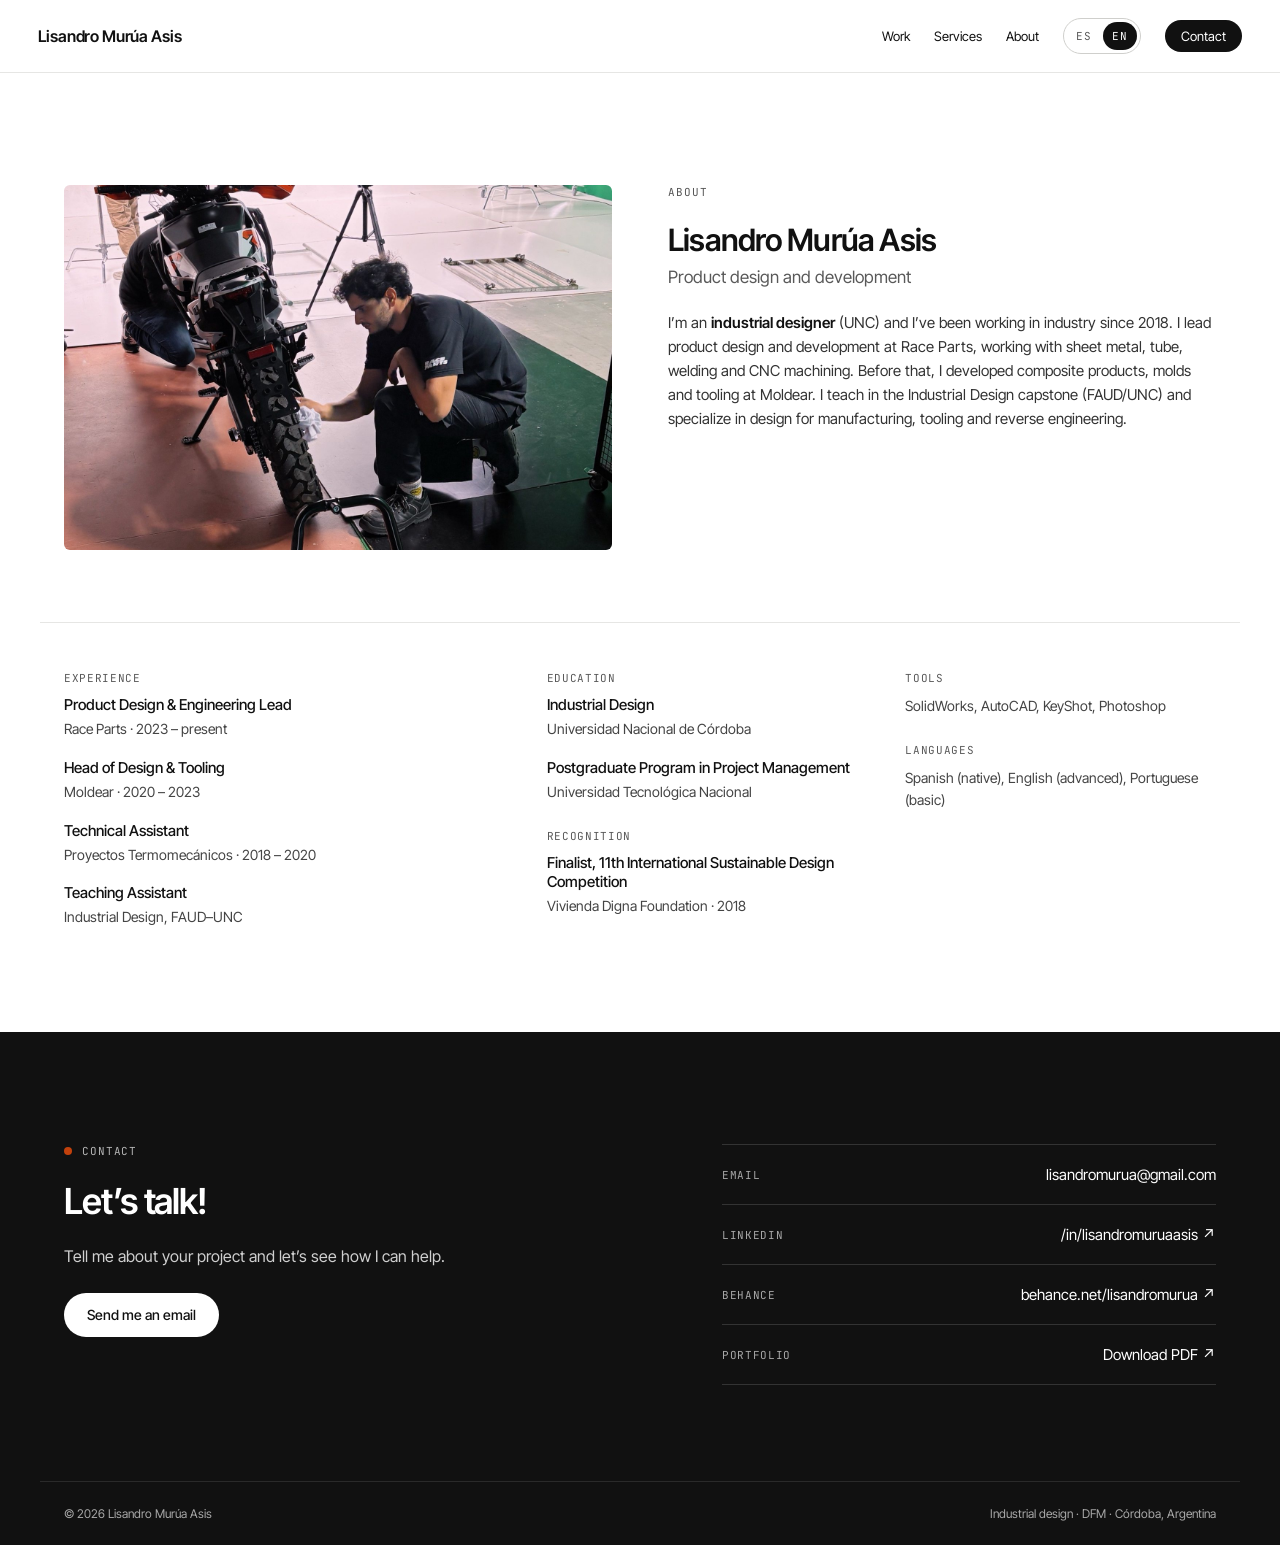
==== commit 470beaa6: "Sobre mí: agrega Reconocimientos (finalista Concurso Internacional de Diseño Sustentable 2018) Co-Au" ====
--- a/sobre-mi.html
+++ b/sobre-mi.html
@@ -70,6 +70,10 @@
         <li><strong><span data-l="es">Diseño Industrial</span><span data-l="en">Industrial Design</span></strong><span>Universidad Nacional de Córdoba</span></li>
         <li><strong><span data-l="es">Posgrado en Gestión de Proyectos</span><span data-l="en">Postgraduate Program in Project Management</span></strong><span>Universidad Tecnológica Nacional</span></li>
       </ul>
+      <h2 class="label"><span data-l="es">Reconocimientos</span><span data-l="en">Recognition</span></h2>
+      <ul class="cv__list">
+        <li><strong><span data-l="es">Finalista, 11° Concurso Internacional de Diseño Sustentable</span><span data-l="en">Finalist, 11th International Sustainable Design Competition</span></strong><span><span data-l="es">Fundación Vivienda Digna</span><span data-l="en">Vivienda Digna Foundation</span> · 2018</span></li>
+      </ul>
     </div>
     <div class="cv__col">
       <h2 class="label"><span data-l="es">Herramientas</span><span data-l="en">Tools</span></h2>
--- a/assets/css/styles.css
+++ b/assets/css/styles.css
@@ -149,7 +149,7 @@
 .cv__col { display: flex; flex-direction: column; gap: 14px; }
 .cv__col .label { margin: 0; font-weight: 400; }
 .cv__col .label + .cv__list, .cv__col .label + .cv__p { margin-top: -4px; }
-.cv__col .cv__p + .label { margin-top: 12px; }
+.cv__col .cv__p + .label, .cv__col .cv__list + .label { margin-top: 12px; }
 .cv__list { list-style: none; margin: 0; padding: 0; display: flex; flex-direction: column; gap: 18px; }
 .cv__list li { display: flex; flex-direction: column; gap: 4px; }
 .cv__list strong { font-weight: 500; font-size: 15px; }
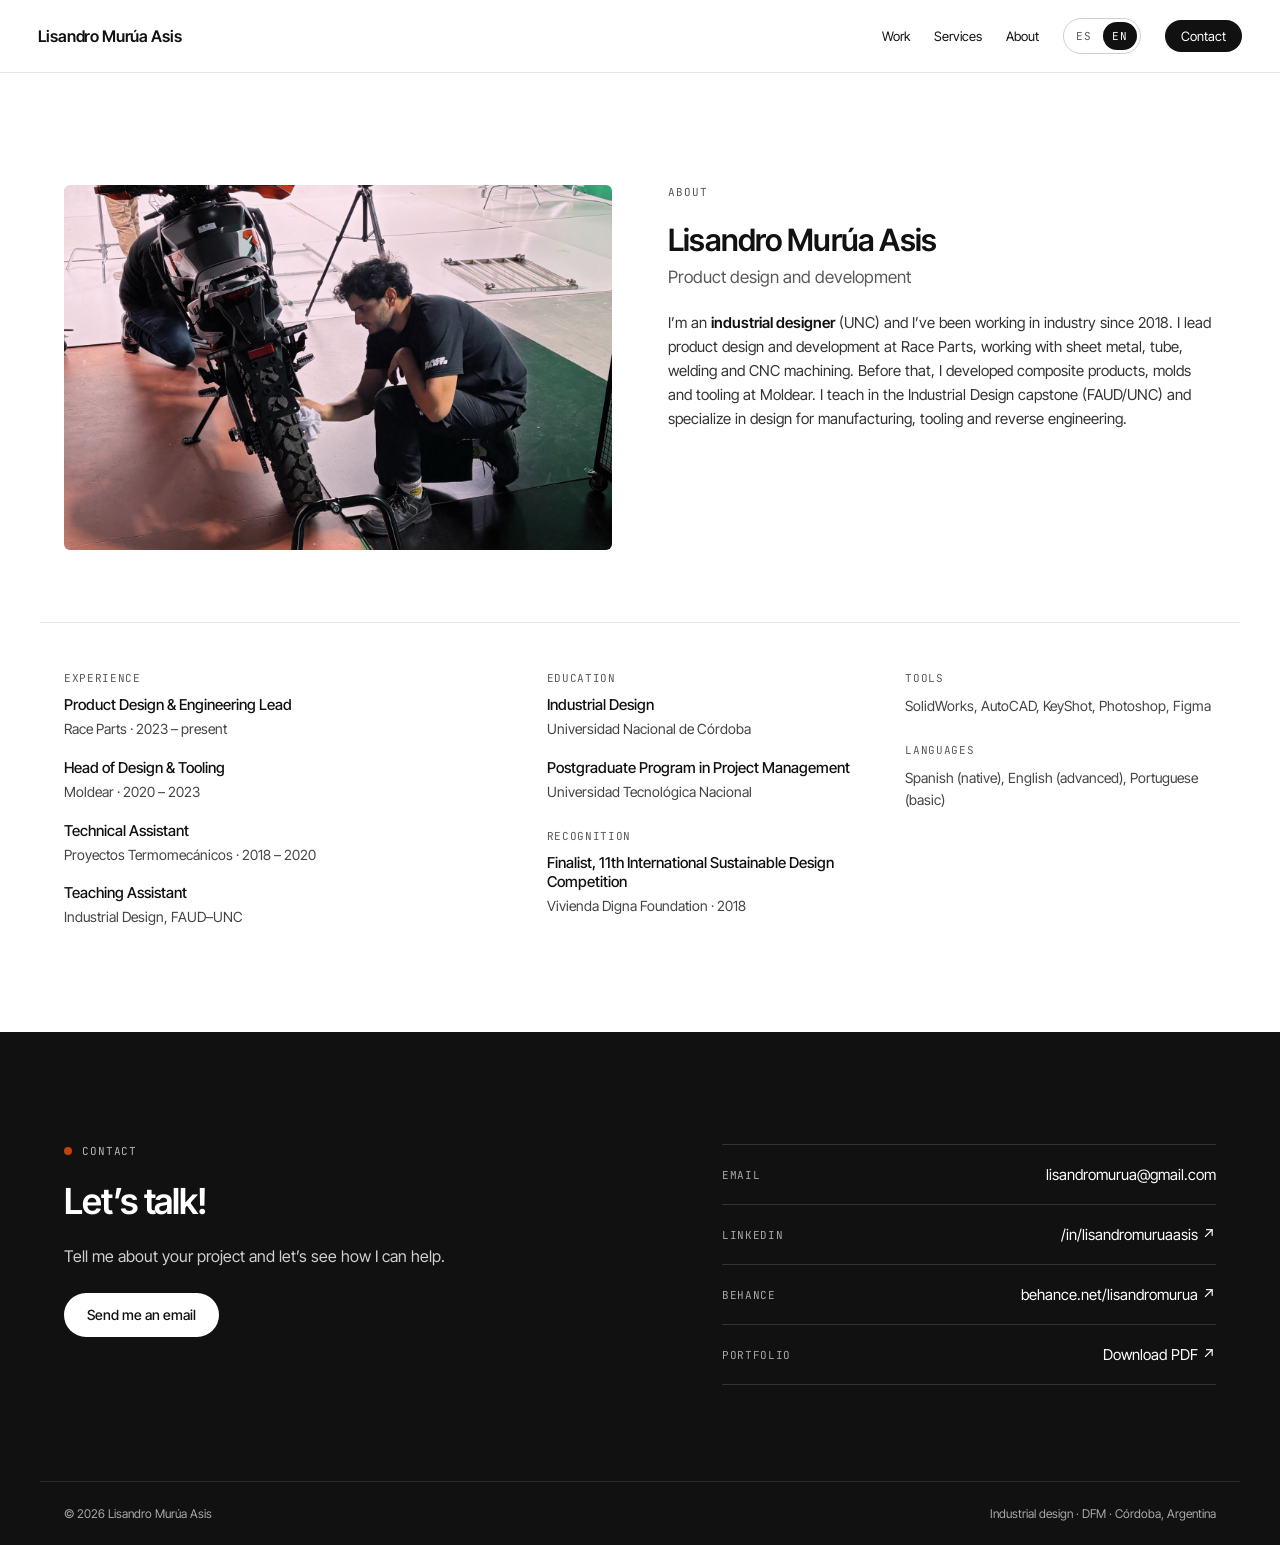
==== commit bc45bef7: "Sobre mí: agrega Figma a Herramientas Co-Authored-By: Claude Opus 5.5 <noreply@anthropic.com> Claude" ====
--- a/sobre-mi.html
+++ b/sobre-mi.html
@@ -77,7 +77,7 @@
     </div>
     <div class="cv__col">
       <h2 class="label"><span data-l="es">Herramientas</span><span data-l="en">Tools</span></h2>
-      <p class="cv__p">SolidWorks, AutoCAD, KeyShot, Photoshop</p>
+      <p class="cv__p">SolidWorks, AutoCAD, KeyShot, Photoshop, Figma</p>
       <h2 class="label"><span data-l="es">Idiomas</span><span data-l="en">Languages</span></h2>
       <p class="cv__p"><span data-l="es">Español (nativo), inglés (avanzado), portugués (básico)</span><span data-l="en">Spanish (native), English (advanced), Portuguese (basic)</span></p>
     </div>
--- a/assets/css/styles.css
+++ b/assets/css/styles.css
@@ -33,6 +33,8 @@
   font-family: var(--mono); font-size: 11px; letter-spacing: 0.08em; text-transform: uppercase;
   color: #555555; display: flex; align-items: center; gap: 10px; margin: 0;
 }
+h2.eyebrow { font-weight: 400; }
+#proyectos .section-head { align-items: baseline; }
 .dot { width: 8px; height: 8px; border-radius: 50%; background: var(--accent); display: inline-block; flex: none; }
 .label { font-family: var(--mono); font-size: 11px; letter-spacing: 0.06em; text-transform: uppercase; color: var(--muted); }
 .num { font-family: var(--mono); font-size: 11px; color: var(--accent); }
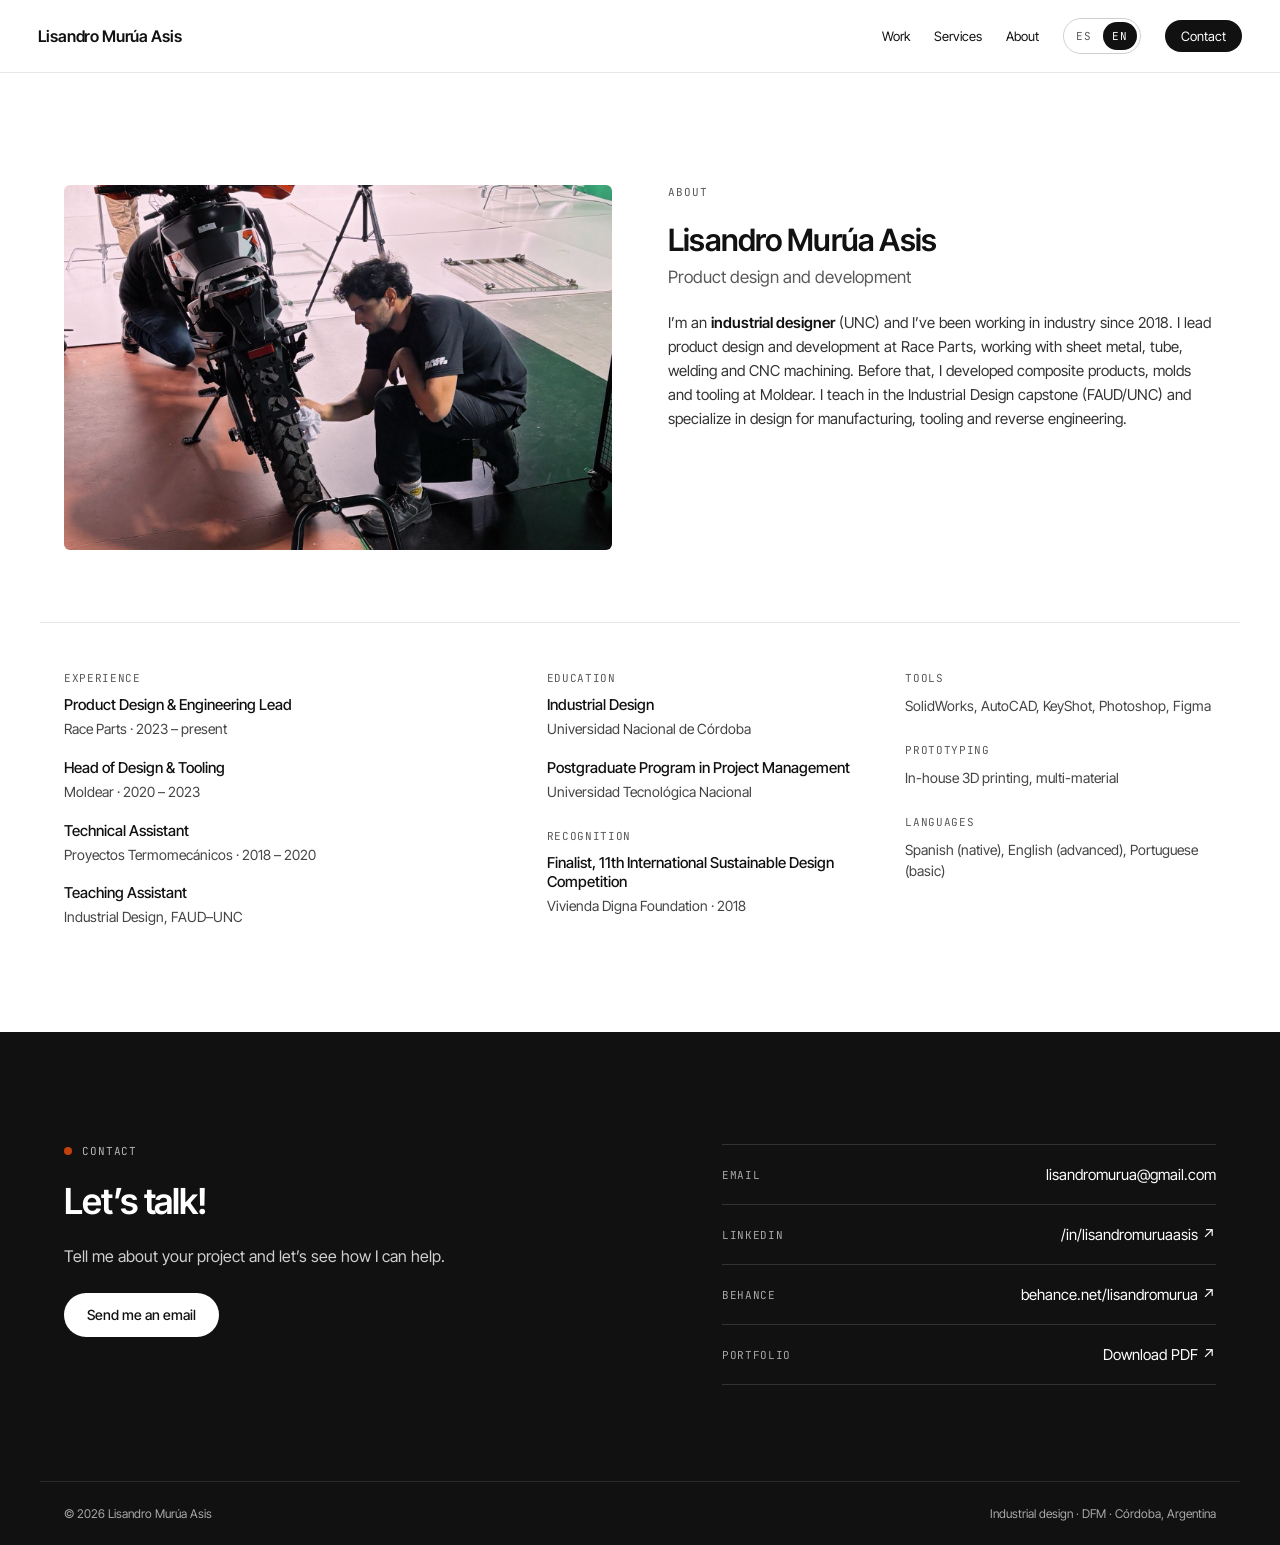
==== commit f3be43f3: "Sobre mí: agrega Prototipado (impresión 3D propia, multimaterial) Co-Authored-By: Claude Opus 5.5 <n" ====
--- a/sobre-mi.html
+++ b/sobre-mi.html
@@ -78,6 +78,8 @@
     <div class="cv__col">
       <h2 class="label"><span data-l="es">Herramientas</span><span data-l="en">Tools</span></h2>
       <p class="cv__p">SolidWorks, AutoCAD, KeyShot, Photoshop, Figma</p>
+      <h2 class="label"><span data-l="es">Prototipado</span><span data-l="en">Prototyping</span></h2>
+      <p class="cv__p"><span data-l="es">Impresión 3D propia, multimaterial</span><span data-l="en">In-house 3D printing, multi-material</span></p>
       <h2 class="label"><span data-l="es">Idiomas</span><span data-l="en">Languages</span></h2>
       <p class="cv__p"><span data-l="es">Español (nativo), inglés (avanzado), portugués (básico)</span><span data-l="en">Spanish (native), English (advanced), Portuguese (basic)</span></p>
     </div>
